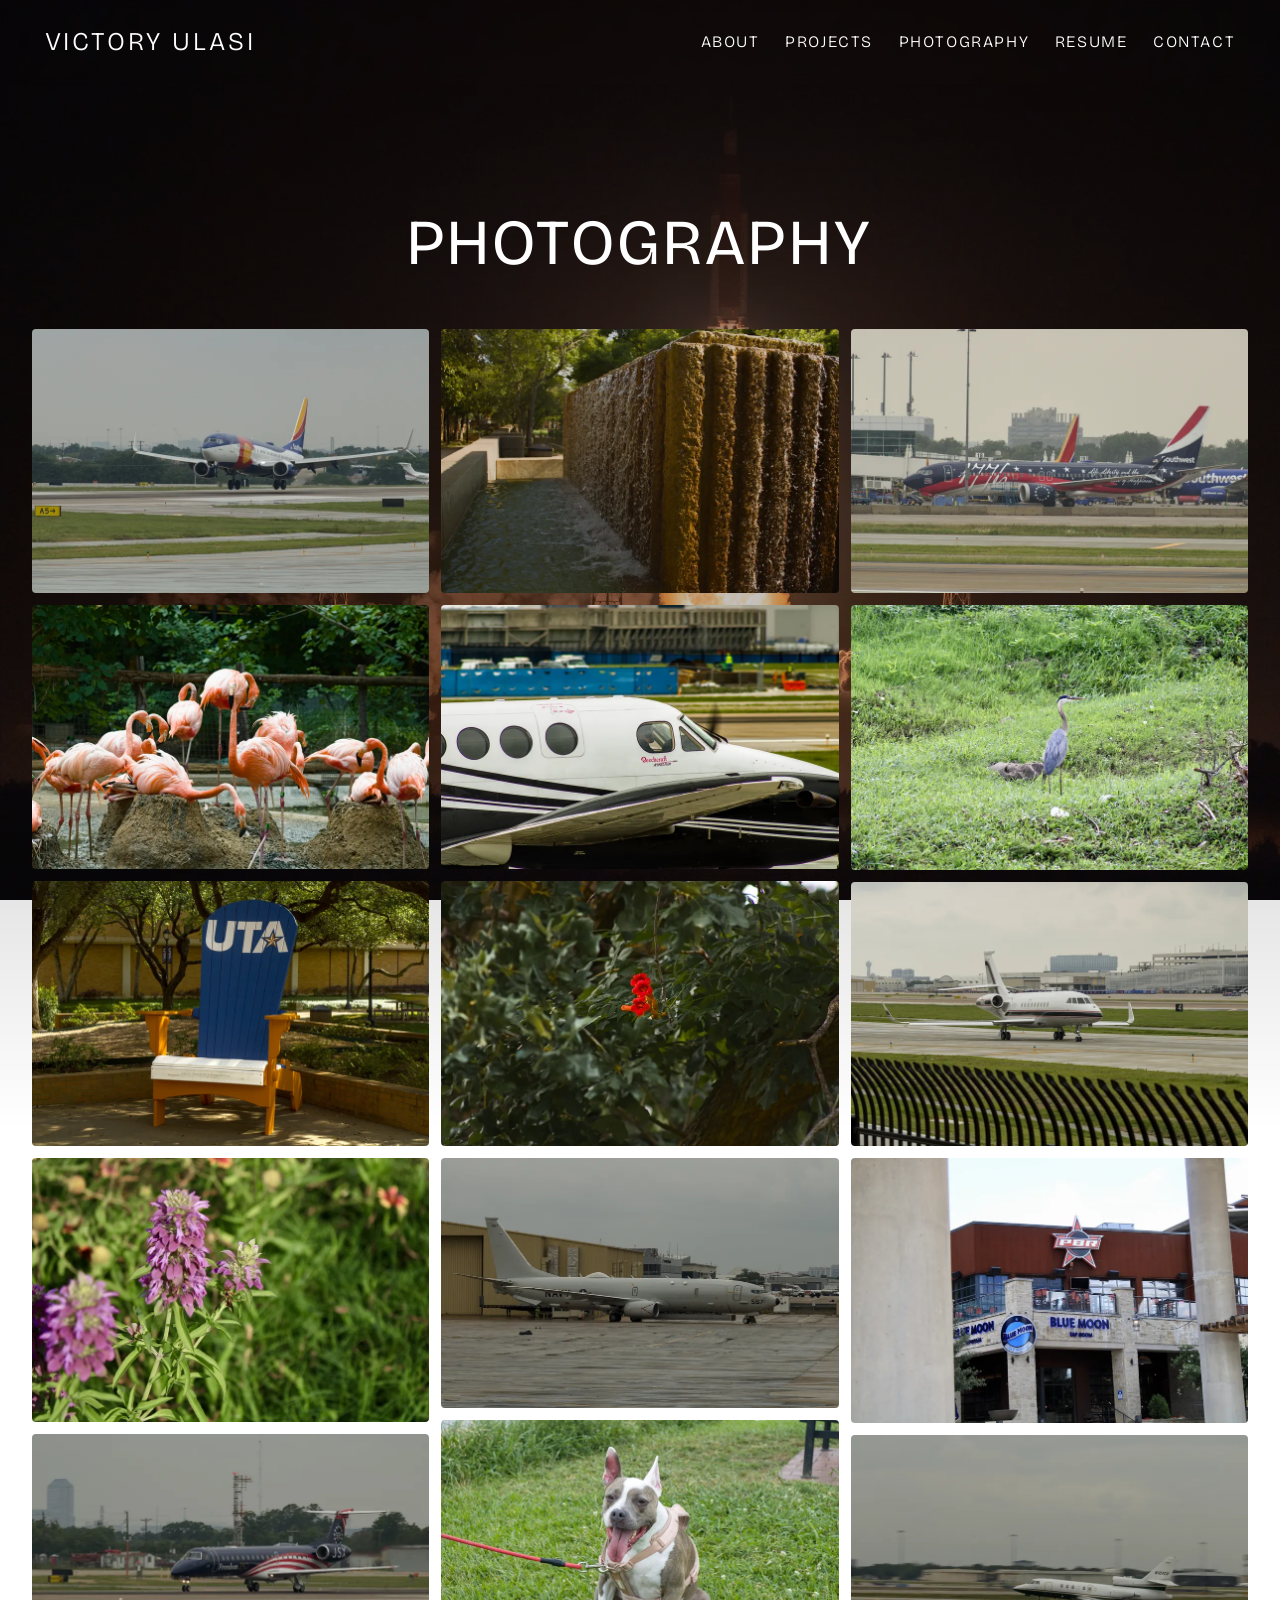
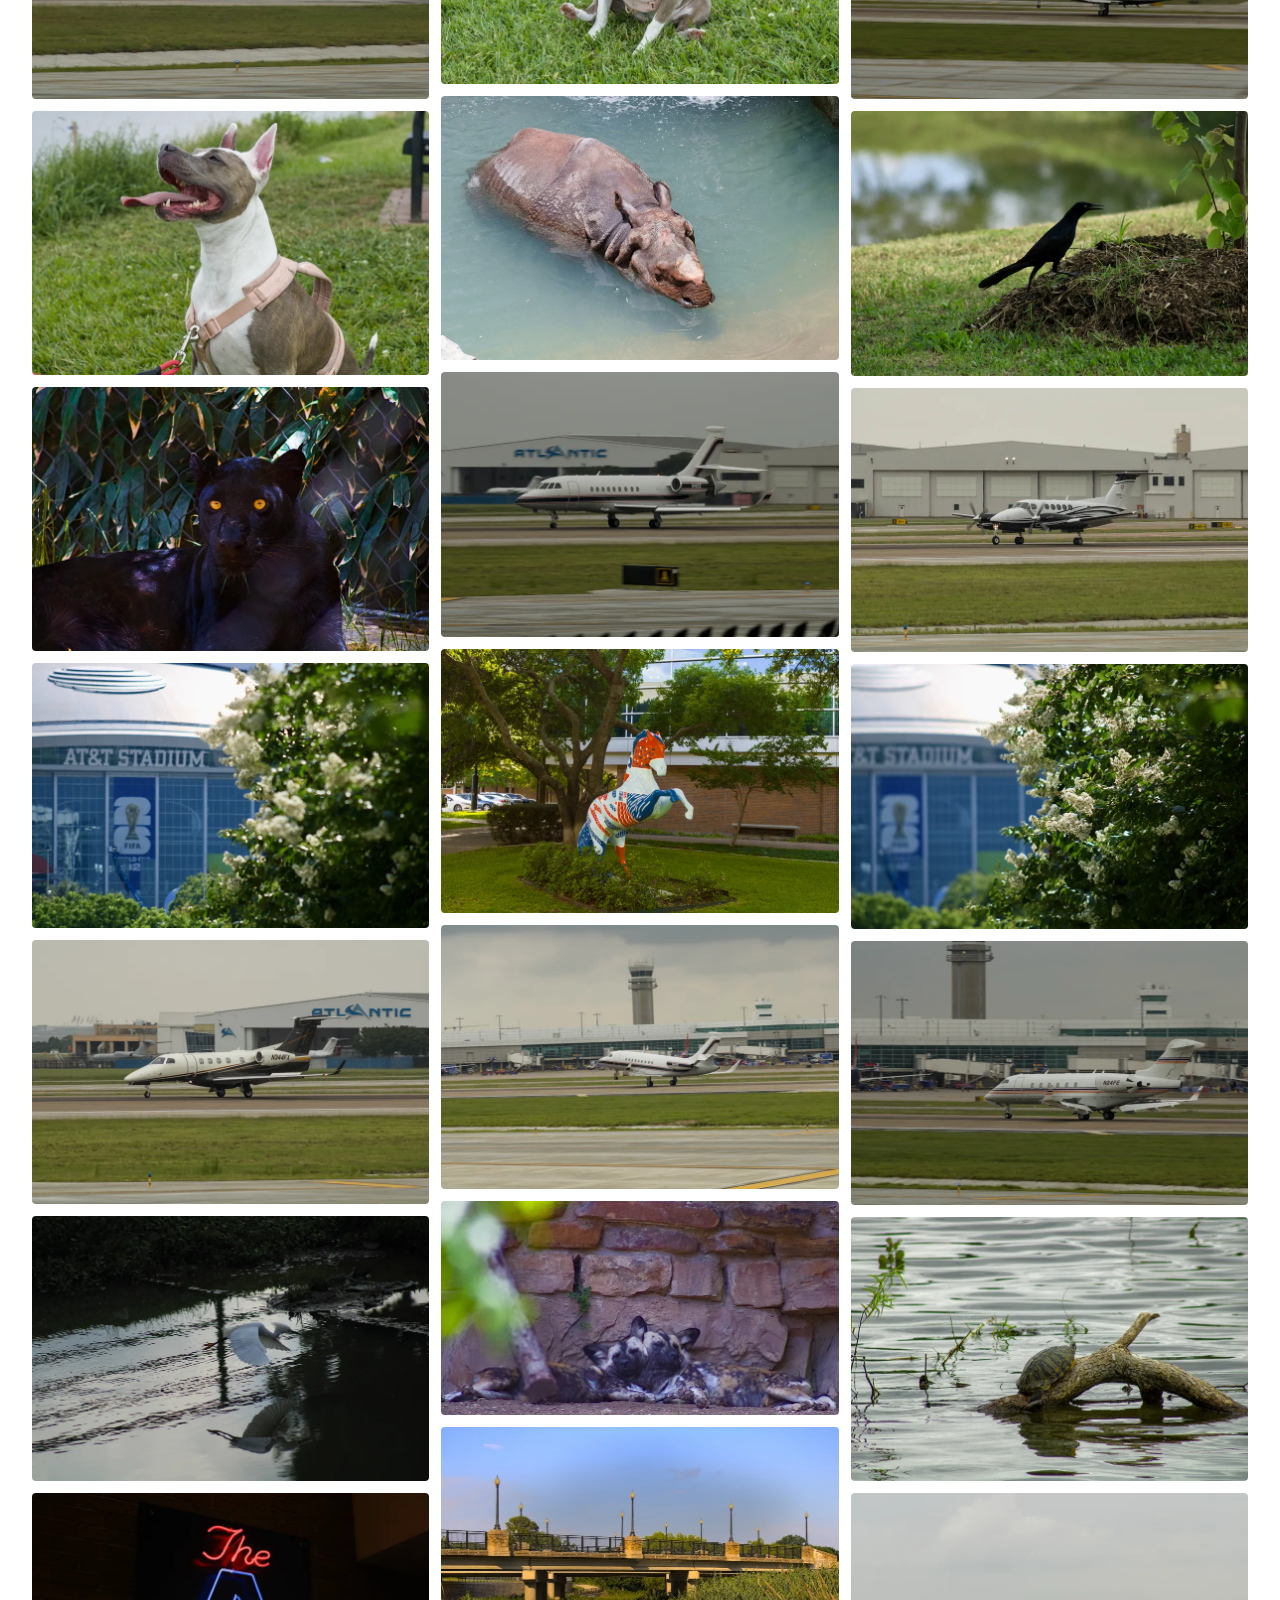
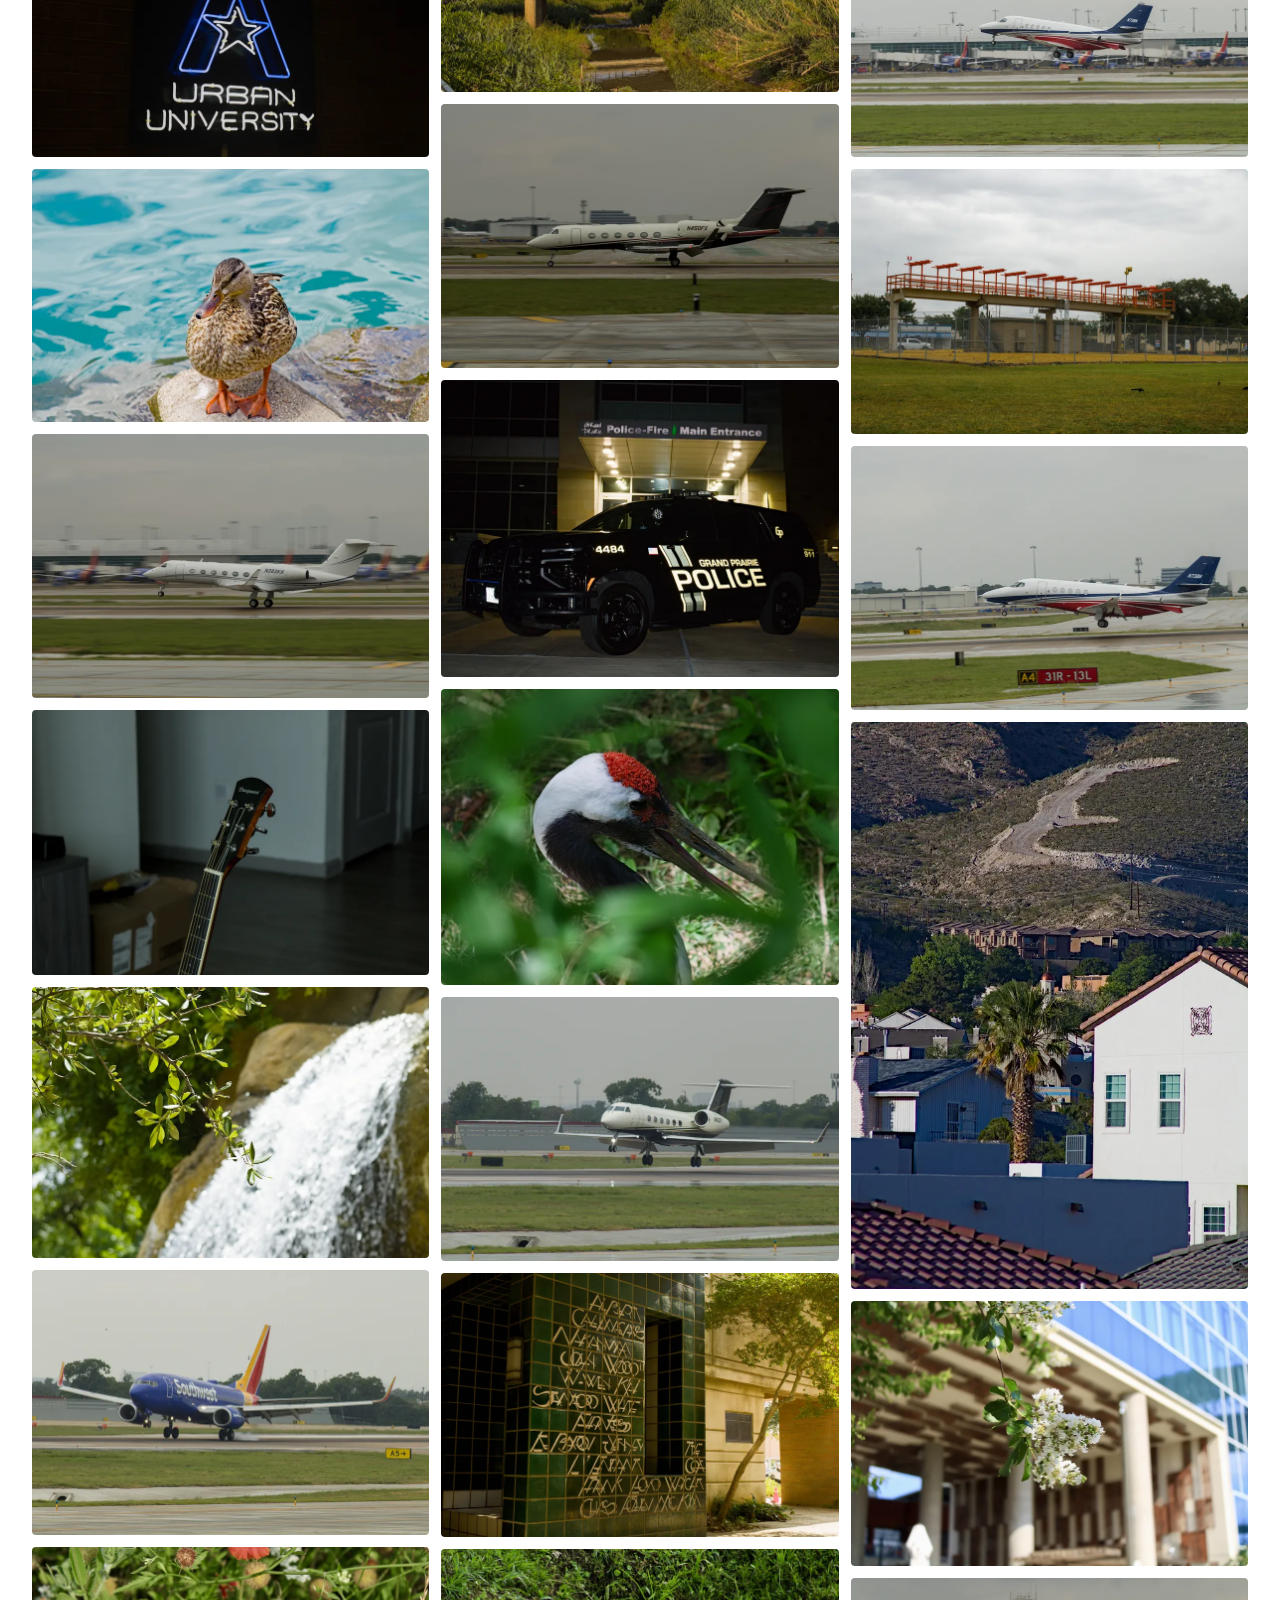
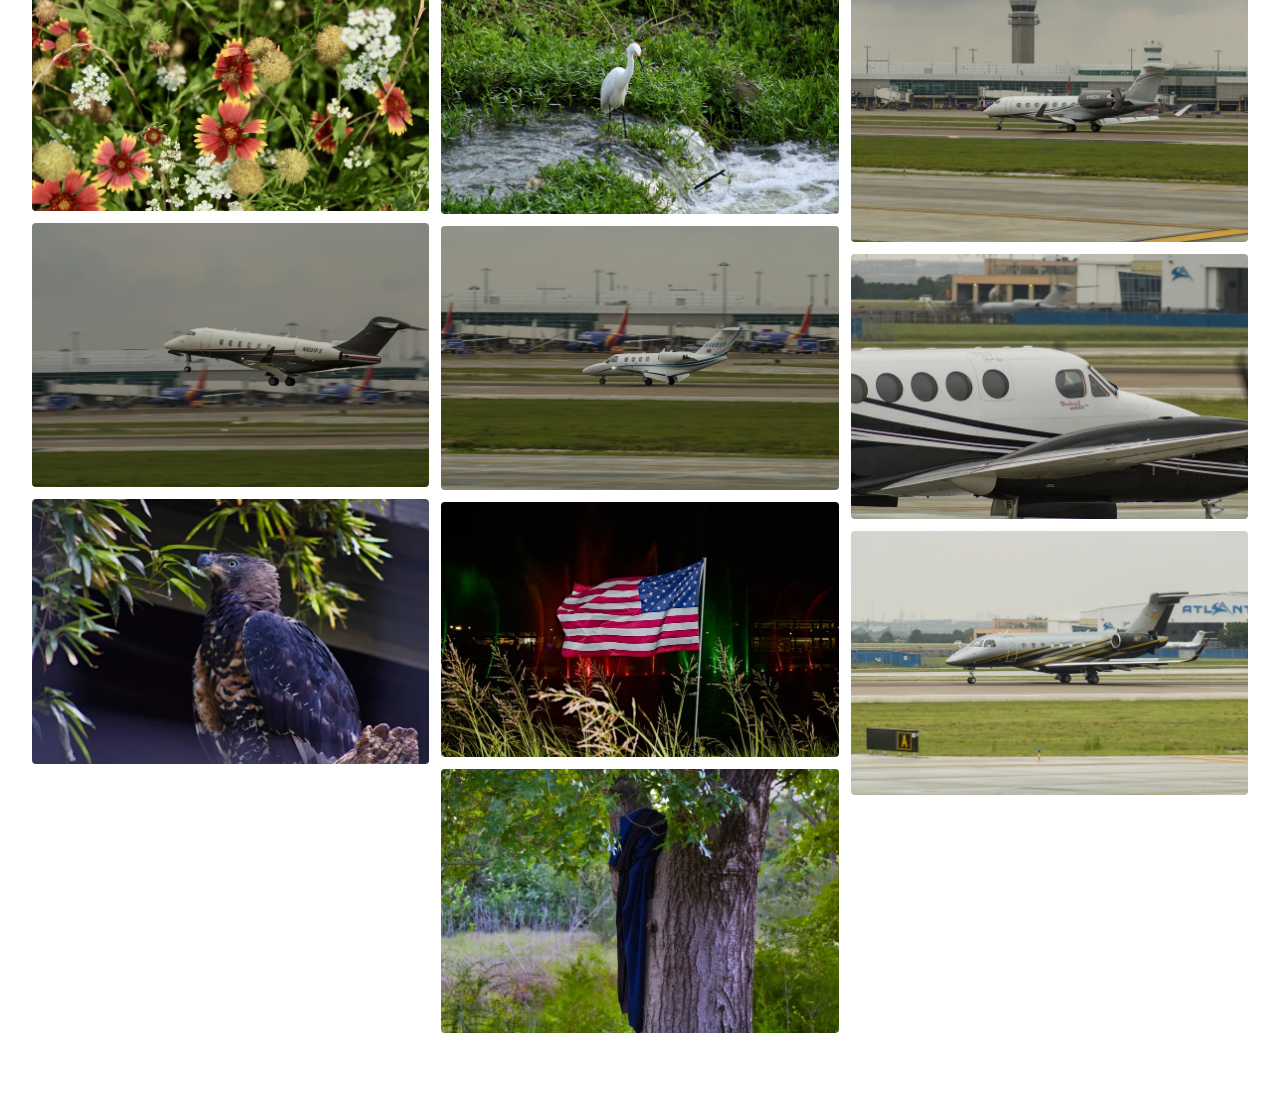
==== photography.html @ 7146589e "Add photography page, FAB nav, beam solver update, footer credit - New photography page (victoryulas" ====
<!doctype html>
<html lang="en">
  <head>
    <meta charset="UTF-8" />
    <meta name="viewport" content="width=device-width, initial-scale=1.0" />
    <title>Photography | Victory Ulasi</title>

    <!-- Styles -->
    <link rel="stylesheet" href="styles/general.css" />
    <link rel="stylesheet" href="styles/header.css" />
    <link rel="stylesheet" href="styles/sidebar.css" />
    <link rel="stylesheet" href="styles/photography.css" />

    <!-- Google Fonts -->
    <link rel="preconnect" href="https://fonts.googleapis.com" />
    <link rel="preconnect" href="https://fonts.gstatic.com" crossorigin />
    <link
      href="https://fonts.googleapis.com/css2?family=Bricolage+Grotesque:opsz,wght@12..96,200..800&family=Permanent+Marker&family=Roboto:ital,wght@0,100..900;1,100..900&family=Story+Script&display=swap"
      rel="stylesheet"
    />

    <!-- Material Icons -->
    <link
      rel="stylesheet"
      href="https://fonts.googleapis.com/css2?family=Material+Symbols+Outlined:opsz,wght,FILL,GRAD@20..48,100..700,0..1,-50..200&icon_names=arrow_back,chevron_left,chevron_right,close,menu"
    />
  </head>
  <body class="photo-page-body">
    <!-- Desktop Nav -->
    <nav class="headerBar">
      <ul>
        <li><a href="index.html">Victory Ulasi</a></li>
        <li class="hideonmobile"><a href="index.html#about-sect">About</a></li>
        <li class="hideonmobile"><a href="index.html#project-sect">Projects</a></li>
        <li class="hideonmobile"><a href="photography.html">Photography</a></li>
        <li class="hideonmobile">
          <a href="files/Victory Ulasi Resume.pdf" target="_blank">Resume</a>
        </li>
        <li class="hideonmobile"><a href="index.html#contact-sect">Contact</a></li>
        <li onclick="showSidebar()" class="menu-icon">
          <a href="#"><span class="material-symbols-outlined">menu</span></a>
        </li>
      </ul>
    </nav>

    <!-- Mobile Sidebar -->
    <nav class="sideBar">
      <ul>
        <li>
          <a class="sideBar-title" href="index.html">Victory Ulasi</a>
          <div onclick="hideSidebar()" class="close-btn">
            <span class="material-symbols-outlined">close</span>
          </div>
        </li>
        <li><a onclick="hideSidebar()" href="index.html#about-sect">About Me</a></li>
        <li><a onclick="hideSidebar()" href="index.html#project-sect">Projects</a></li>
        <li><a onclick="hideSidebar()" href="photography.html">Photography</a></li>
        <li>
          <a onclick="hideSidebar()" href="files/Victory Ulasi Resume.pdf" target="_blank">Resume</a>
        </li>
        <li><a onclick="hideSidebar()" href="index.html#contact-sect">Contact</a></li>
      </ul>
    </nav>

    <!-- Page Content -->
    <section class="photo-page">
      <div class="photo-page-header reveal">
        <h1 class="sectionTitle">Photography</h1>
      </div>
      <div class="photo-grid" id="photo-grid"></div>
    </section>

    <!-- Lightbox -->
    <div class="photo-lightbox" id="photo-lightbox" onclick="closeLightbox()">
      <button class="lightbox-close" onclick="closeLightbox(); event.stopPropagation()">
        <span class="material-symbols-outlined" style="font-size:2rem">close</span>
      </button>
      <button class="lightbox-btn lightbox-prev" onclick="lightboxPrev(); event.stopPropagation()">
        <span class="material-symbols-outlined" style="font-size:2.5rem">chevron_left</span>
      </button>
      <div class="lightbox-img-wrap" onclick="event.stopPropagation()">
        <img id="lightbox-img" src="" alt="" />
      </div>
      <button class="lightbox-btn lightbox-next" onclick="lightboxNext(); event.stopPropagation()">
        <span class="material-symbols-outlined" style="font-size:2.5rem">chevron_right</span>
      </button>
      <div class="lightbox-caption-bar" onclick="event.stopPropagation()">
        <span class="lightbox-caption-text" id="lightbox-caption-text"></span>
        <span class="lightbox-counter" id="lightbox-counter"></span>
      </div>
    </div>

    <!-- Floating Nav — desktop only, appears on scroll -->
    <div class="photo-fab-wrap" id="photo-fab-wrap">
      <div class="photo-fab-menu" id="photo-fab-menu">
        <a href="index.html" class="fab-link">Home</a>
        <a href="index.html#about-sect" class="fab-link">About</a>
        <a href="index.html#project-sect" class="fab-link">Projects</a>
        <span class="fab-link fab-current">Photography</span>
        <a href="files/Victory Ulasi Resume.pdf" target="_blank" class="fab-link">Resume</a>
        <a href="index.html#contact-sect" class="fab-link">Contact</a>
      </div>
      <button class="photo-fab" id="photo-fab" onclick="toggleFabMenu()">
        <span class="material-symbols-outlined" id="fab-icon">menu</span>
      </button>
    </div>

    <div id="page-transition"></div>
    <script src="Script/app.js"></script>
    <script src="Script/photography.js"></script>
  </body>
</html>
---- styles/general.css ----
/* ─── Page Transition Overlay ───────────────────────────── */
#page-transition {
  position: fixed;
  inset: 0;
  background: #000;
  z-index: 9999;
  pointer-events: none;
  transform: translateY(0);
  transition: transform 0.55s cubic-bezier(0.77, 0, 0.18, 1);
}

/* ─── Base ─────────────────────────────────────────────── */
html {
  scroll-behavior: smooth;
  scrollbar-width: none;
  overflow-x: hidden;
  overscroll-behavior-x: none;
}

html::-webkit-scrollbar {
  display: none; /* Chrome, Safari */
}

body {
  min-height: 100vh;
  margin: 0;
  padding: 0;
  font-family: "Bricolage Grotesque", sans-serif;
  color: white;
  overflow-x: hidden;
  overscroll-behavior-x: none;

  /* Fixed background image — stays in place while scrolling */
  background-image: url(../images/background_image.webp);
  background-repeat: no-repeat;
  background-position: center;
  background-size: cover;
  background-attachment: fixed;
}

/* ─── Sections ──────────────────────────────────────────── */

/* Shared styles — each section fills the full viewport */
.section-1,
.section-2,
.section-3,
.section-4 {
  position: relative;
  height: 100vh;
  width: 100%;
  background-color: rgba(0, 0, 0, 0.4);
  backdrop-filter: blur(5px);
}

/* ─── Section 1: Hero ───────────────────────────────────── */
.section-1 {
  height: calc(100vh - 5vh); /* slightly taller hero */
  display: flex;
  flex-direction: column;
  justify-content: space-between;
  padding: 0 2rem 8rem;
  box-sizing: border-box;
}

.hero-name {
  margin: 0;
  width: 100%;
  font-size: 13vw;
  font-weight: 500;
  text-transform: uppercase;
  letter-spacing: 0.04em;
  line-height: 0.8;
  text-align: center;
  user-select: none;
  pointer-events: none;
}

@keyframes slideInLeft {
  from {
    opacity: 0;
    transform: translateX(-40px);
  }
  to {
    opacity: 1;
    transform: translateX(0);
  }
}

.hero-taglines {
  display: flex;
  flex-direction: column;
  gap: 0.5rem;
  font-size: clamp(1rem, 1.8vw, 1.5rem);
  font-weight: 200;
  text-transform: uppercase;
  letter-spacing: 0.12em;
  line-height: 1.6;
  color: rgba(255, 255, 255, 0.75);
  padding-left: 1vw;
}

.hero-taglines span {
  opacity: 0;
}

/* Triggered by JS after page transition overlay finishes revealing */
.hero-taglines.animate span {
  animation: slideInLeft 0.6s ease forwards;
}

.hero-taglines.animate span:nth-child(1) { animation-delay: 0.3s; }
.hero-taglines.animate span:nth-child(2) { animation-delay: 0.55s; }
.hero-taglines.animate span:nth-child(3) { animation-delay: 0.8s; }

@media (max-width: 800px) {
  .section-1 {
    height: 100vh;
    padding-top: calc(10vh + 1.5rem); /* push content below fixed header */
  }

  .hero-name {
    font-size: 21vw; /* large enough that VICTORY fills the line, ULASI wraps */
    text-align: left;
    line-height: 1;
  }
}

/* ─── Section 2: About Me ───────────────────────────────── */
.section-2 {
  display: flex;
  flex-direction: row;
  justify-content: center;
  align-items: center;
  gap: 3rem;
}

.section-2 .sectionFilling {
  padding: 2rem;
}

.about-me {
  display: flex;
  flex-direction: column;
  align-items: center;
  max-width: 50vw;
  border-radius: 1rem;
  transition:
    background-color 1s,
    transform 0.3s ease;
}

.about-me:hover {
  background-color: rgba(0, 0, 0, 0.3);
  transform: scale(1.05);
}

/* ─── About Me: Photo Stack ─────────────────────────────── */
.photo-stack {
  position: relative;
  height: 68vh;
  width: min(380px, 48vw);
  flex-shrink: 0;
}

.photo-card {
  position: absolute;
  inset: 0;
  border-radius: 2rem;
  overflow: hidden;
  box-shadow: 0 8px 32px rgba(0, 0, 0, 0.5);
  transition:
    transform 0.45s cubic-bezier(0.4, 0, 0.2, 1),
    opacity 0.45s ease;
  will-change: transform;
}

.photo-card img {
  width: 100%;
  height: 100%;
  object-fit: cover;
  object-position: center 20%;
  pointer-events: none;
  user-select: none;
  display: block;
}

/* Stack positions — set by JS via data-pos */
.photo-card[data-pos="0"] {
  transform: translateY(0) translateX(0) scale(1) rotate(0deg);
  z-index: 4;
  opacity: 1;
}
.photo-card[data-pos="1"] {
  transform: translateY(12px) translateX(6px) scale(0.95) rotate(3deg);
  z-index: 3;
  opacity: 0.85;
}
.photo-card[data-pos="2"] {
  transform: translateY(22px) translateX(-5px) scale(0.9) rotate(-2.5deg);
  z-index: 2;
  opacity: 0.65;
}
.photo-card[data-pos="3"] {
  transform: translateY(30px) translateX(4px) scale(0.85) rotate(1.8deg);
  z-index: 1;
  opacity: 0.45;
}

/* Swipe-off animations — alternate left/right */
.photo-card.swipe-right,
.photo-card.swipe-left {
  opacity: 0 !important;
  z-index: 10 !important;
  transition:
    transform 0.42s cubic-bezier(0.4, 0, 0.8, 0.6),
    opacity 0.3s ease !important;
}

.photo-card.swipe-right {
  transform: translateX(150%) rotate(28deg) !important;
}
.photo-card.swipe-left {
  transform: translateX(-150%) rotate(-28deg) !important;
}

/* ─── Section 3: Projects ───────────────────────────────── */
.section-3 {
  display: flex;
  flex-direction: column;
  justify-content: center;
  align-items: center;
}

/* ─── Projects Carousel ─────────────────────────────────── */
.projects-header {
  display: flex;
  flex-direction: row;
  align-items: center;
  width: 90%;
  padding-left: 1.5rem;
  box-sizing: border-box;
  margin-bottom: 2rem;
}

.projects-header .sectionTitle {
  margin-right: auto;
  padding-bottom: 0;
}

/* The window */
.carousel-outer {
  width: 90%;
  padding: 1.5rem 0 1.5rem 1.5rem;
  overflow-x: scroll;
  scrollbar-width: none;
  cursor: grab;
  user-select: none;
}

.carousel-outer::-webkit-scrollbar {
  display: none;
}

.carousel-outer.dragging {
  cursor: grabbing;
  scroll-behavior: auto;
}

/* The sliding strip */
.carousel-track {
  display: flex;
  flex-direction: row;
  gap: 1.5rem;
}

/* Individual cards */
.project-card {
  display: flex;
  flex-direction: column;
  flex-shrink: 0;
  width: clamp(300px, 80vw, 573px);
  min-width: unset;
  max-width: unset;
  border: 1px solid rgba(255, 255, 255, 0.2);
  border-radius: 1.5rem;
  overflow: hidden;
  transition: transform 0.3s ease;
  position: relative;
}

.project-card:hover {
  cursor: pointer;
  transform: scale(1.01);
}

.card-status {
  position: absolute;
  top: 0.75rem;
  right: 0.75rem;
  padding: 0.25rem 0.7rem;
  border-radius: 2rem;
  font-size: 0.65rem;
  font-weight: 600;
  text-transform: uppercase;
  letter-spacing: 0.08em;
  z-index: 1;
}

.card-status.done     { background: rgba(34, 197, 94, 0.9);  color: #fff; }
.card-status.wip      { background: rgba(234, 179, 8, 0.9);  color: #fff; }
.card-status.shelved  { background: rgba(239, 68, 68, 0.9);  color: #fff; }

.card-img {
  width: 100%;
  height: 40vh;
  object-fit: cover;
}

.card-body {
  padding: 1rem;
}

.card-title {
  margin: 0 0 0.5rem;
  font-size: clamp(0.875rem, 1.5vw, 1.25rem);
  font-weight: 500;
}

.card-desc {
  margin: 0 0 1rem;
  font-size: clamp(0.6rem, 1.2vw, 0.875rem);
  font-weight: 200;
  line-height: 1.5;
}

.card-links {
  display: flex;
  gap: 0.75rem;
}

.card-links a {
  font-size: 0.75rem;
  padding: 0.4rem 0.875rem;
  border-radius: 2rem;
  border: 1px solid rgba(255, 255, 255, 0.4);
  color: white;
  text-decoration: none;
  text-transform: uppercase;
  letter-spacing: 0.05em;
  transition: background 0.3s ease;
}

.card-links a:hover {
  background: rgba(255, 255, 255, 0.15);
}

/* ─── Section 4: Contact ───────────────────────────────── */
.section-4 {
  display: flex;
  flex-direction: column;
  justify-content: center;
  align-items: center;
  gap: 3rem;
  min-height: 100vh;
  height: auto;
  padding: 4rem 2rem;
  box-sizing: border-box;
}

.contact-header {
  display: flex;
  flex-direction: column;
  justify-content: center;
  align-items: center;
}

/* Two-column layout: form left, socials right */
.contact-body {
  display: flex;
  flex-direction: row;
  gap: 4rem;
  width: 90%;
  max-width: 960px;
  align-items: flex-start;
}

/* ─── Contact Form ─── */
.contact-form {
  flex: 1;
  display: flex;
  flex-direction: column;
  gap: 0.875rem;
}

.contact-form input,
.contact-form textarea {
  width: 100%;
  padding: 0.8rem 1rem;
  border: 1px solid rgba(255, 255, 255, 0.2);
  border-radius: 0.75rem;
  background: rgba(255, 255, 255, 0.05);
  color: white;
  font-family: "Bricolage Grotesque", sans-serif;
  font-size: clamp(0.8rem, 1.2vw, 0.95rem);
  font-weight: 200;
  box-sizing: border-box;
  outline: none;
  transition: border-color 0.2s ease, background 0.2s ease;
}

.contact-form input::placeholder,
.contact-form textarea::placeholder {
  color: rgba(255, 255, 255, 0.35);
}

.contact-form input:focus,
.contact-form textarea:focus {
  border-color: rgba(255, 255, 255, 0.45);
  background: rgba(255, 255, 255, 0.08);
}

.contact-form textarea {
  resize: vertical;
  min-height: 130px;
}

.contact-form button[type="submit"] {
  align-self: flex-start;
  padding: 0.7rem 2rem;
  border: 1px solid rgba(255, 255, 255, 0.4);
  border-radius: 2rem;
  background: transparent;
  color: white;
  font-family: "Bricolage Grotesque", sans-serif;
  font-size: 0.8rem;
  font-weight: 300;
  text-transform: uppercase;
  letter-spacing: 0.1em;
  cursor: pointer;
  transition: background 0.3s ease, transform 0.2s ease;
}

.contact-form button[type="submit"]:hover {
  background: rgba(255, 255, 255, 0.15);
  transform: scale(1.03);
}

.contact-form button[type="submit"]:disabled {
  opacity: 0.5;
  cursor: not-allowed;
  transform: none;
}

.form-status {
  font-size: 0.82rem;
  font-weight: 200;
  min-height: 1.2em;
  letter-spacing: 0.02em;
}

.form-status.success { color: rgba(110, 240, 160, 0.9); }
.form-status.error   { color: rgba(255, 110, 110, 0.9); }

/* ─── Contact Socials ─── */
.contact-socials {
  display: flex;
  flex-direction: column;
  gap: 1.25rem;
  flex-shrink: 0;
  width: clamp(200px, 30%, 300px);
}

.contact-item {
  display: flex;
  text-decoration: none;
  color: white;
  transition: transform 0.3s ease;
}

.contact-item:hover {
  transform: scale(1.05);
  transition-delay: 0s;
}

.contact-inner {
  display: flex;
  flex-direction: row;
  align-items: center;
  gap: 1rem;
  width: 100%;
}

.contact-icon {
  width: 3rem;
  height: 3rem;
  object-fit: contain;
  flex-shrink: 0;
}

.contact-item span {
  font-size: clamp(0.9rem, 1.5vw, 1.2rem);
  font-weight: 200;
  letter-spacing: 0.08em;
  text-transform: uppercase;
}

/* ─── Typography ────────────────────────────────────────── */

/* Section headings — scale with viewport, capped at 60pt */
.sectionTitle {
  margin: 0;
  font-size: clamp(2rem, 5vw, 65pt);
  font-weight: 400;
  text-transform: uppercase;
  letter-spacing: 0.05em;
}

/* Body text — scales with viewport */
.sectionFilling {
  margin: 0;
  font-size: clamp(0.8rem, 2vw, 20pt);
  font-weight: 200;
}

/* ─── Mobile Breakpoint ─────────────────────────────────── */
@media (max-width: 800px) {
  /* Stack image and text vertically, let content breathe */
  .section-2 {
    flex-direction: column;
    gap: 2rem;
    height: auto;
    min-height: 100vh;
    padding: calc(8vh + 2rem) 1.5rem 3rem;
    box-sizing: border-box;
    justify-content: flex-start;
  }

  /* Full width text box on mobile */
  .about-me {
    width: 90vw;
    max-width: unset;
  }

  .about-me .sectionFilling {
    font-size: clamp(0.9rem, 3.5vw, 1.1rem);
  }

  /* Photo stack on mobile */
  .photo-stack {
    margin-top: 0;
    width: min(62vw, 260px);
    height: min(83vw, 350px);
    align-self: center;
  }

  .photo-card {
    border-radius: 1.25rem;
  }

  .about-me {
    min-width: 90vw;
  }

  /* Contact: stack form and socials vertically on mobile */
  .contact-body {
    flex-direction: column;
    gap: 2.5rem;
    width: 90%;
    align-items: stretch;
  }

  .contact-form {
    width: 100%;
  }

  /* Full-width submit button on mobile */
  .contact-form button[type="submit"] {
    align-self: stretch;
    text-align: center;
  }

  /* 2×2 grid for socials */
  .contact-socials {
    width: 100%;
    display: grid;
    grid-template-columns: 1fr 1fr;
    gap: 1.25rem;
  }

  /* Center icon + label stacked in each grid cell */
  .contact-item {
    justify-content: center;
  }

  .contact-inner {
    flex-direction: column;
    align-items: center;
    gap: 0.4rem;
    text-align: center;
  }

  .contact-item span {
    font-size: 0.75rem;
    letter-spacing: 0.06em;
  }

}

/* Full width sidebar on small phones — show site name again */
@media (max-width: 600px) {
  .sideBar {
    width: 100vw;
  }

  .sideBar-title {
    visibility: visible;
  }
}

/* ─── Scroll Reveal Animations ──────────────────────────── */
.reveal,
.reveal-left,
.reveal-right {
  opacity: 0;
  transition:
    opacity 0.5s ease,
    transform 0.5s ease;
}

.reveal {
  transform: translateY(45px);
}
.reveal-left {
  transform: translateX(-70px);
}
.reveal-right {
  transform: translateX(70px);
}

.reveal.visible,
.reveal-left.visible,
.reveal-right.visible {
  opacity: 1;
  transform: none;
}

/* Re-declare hover transforms after reveal rules so they aren't overridden */
.contact-item:hover {
  transform: scale(1.05);
  transition-delay: 0s;
}

.about-me:hover {
  transform: scale(1.05);
}

.about-me-img:hover {
  transform: scale(1.05);
}

/* ─── Floating Nav Button (all pages, desktop only) ─────── */
.photo-fab-wrap {
  position: fixed;
  bottom: 2rem;
  left: 2rem;
  z-index: 500;
  display: flex;
  flex-direction: column-reverse;
  align-items: flex-start;
  gap: 0.5rem;
  opacity: 0;
  pointer-events: none;
  transform: translateY(8px);
  transition: opacity 0.3s ease, transform 0.3s ease;
}

.photo-fab-wrap.visible {
  opacity: 1;
  pointer-events: all;
  transform: translateY(0);
}

.photo-fab {
  width: 48px;
  height: 48px;
  border-radius: 50%;
  background: rgba(0, 0, 0, 0.65);
  backdrop-filter: blur(12px);
  border: 1px solid rgba(255, 255, 255, 0.2);
  color: white;
  cursor: pointer;
  display: flex;
  align-items: center;
  justify-content: center;
  transition: background 0.2s ease, transform 0.2s ease;
  flex-shrink: 0;
}

.photo-fab:hover {
  background: rgba(255, 255, 255, 0.15);
  transform: scale(1.08);
}

.photo-fab-menu {
  display: flex;
  flex-direction: column;
  gap: 0.35rem;
  opacity: 0;
  pointer-events: none;
  transform: translateY(8px);
  transition: opacity 0.25s ease, transform 0.25s ease;
}

.photo-fab-menu.open {
  opacity: 1;
  pointer-events: all;
  transform: translateY(0);
}

.fab-link {
  display: block;
  padding: 0.4rem 1rem;
  background: rgba(0, 0, 0, 0.72);
  backdrop-filter: blur(12px);
  border: 1px solid rgba(255, 255, 255, 0.12);
  border-radius: 2rem;
  color: white;
  text-decoration: none;
  font-size: 0.72rem;
  font-family: "Bricolage Grotesque", sans-serif;
  text-transform: uppercase;
  letter-spacing: 0.1em;
  font-weight: 300;
  white-space: nowrap;
  transition: background 0.2s ease;
  cursor: pointer;
}

.fab-link:hover {
  background: rgba(255, 255, 255, 0.15);
}

.fab-current {
  opacity: 0.35;
  pointer-events: none;
}

@media (max-width: 800px) {
  .photo-fab-wrap {
    display: none;
  }
}

/* ─── Footer ────────────────────────────────────────────── */
.site-footer {
  background-color: rgba(0, 0, 0, 0.75);
  backdrop-filter: blur(5px);
  padding: 3rem 2rem 2rem;
}

.footer-inner {
  max-width: 1100px;
  margin: 0 auto;
  display: flex;
  flex-direction: column;
  gap: 2rem;
}

.footer-top {
  display: flex;
  flex-direction: row;
  justify-content: space-between;
  align-items: flex-start;
  gap: 2rem;
  flex-wrap: wrap;
}

.footer-brand {
  display: flex;
  flex-direction: column;
  gap: 0.4rem;
}

.footer-name {
  font-size: 1.1rem;
  font-weight: 500;
  letter-spacing: 0.05em;
  text-transform: uppercase;
}

.footer-tagline {
  font-size: 0.8rem;
  font-weight: 200;
  color: rgba(255, 255, 255, 0.5);
}

.footer-nav,
.footer-social {
  display: flex;
  flex-direction: column;
  gap: 0.6rem;
}

.footer-col-label {
  font-size: 0.7rem;
  font-weight: 500;
  text-transform: uppercase;
  letter-spacing: 0.12em;
  color: rgba(255, 255, 255, 0.35);
  margin-bottom: 0.25rem;
}

.footer-nav a,
.footer-social a {
  color: rgba(255, 255, 255, 0.65);
  text-decoration: none;
  font-size: 0.85rem;
  font-weight: 200;
  letter-spacing: 0.04em;
  transition: color 0.2s ease;
}

.footer-nav a:hover,
.footer-social a:hover {
  color: white;
}

.footer-bottom {
  display: flex;
  flex-direction: row;
  justify-content: space-between;
  align-items: center;
  flex-wrap: wrap;
  gap: 0.5rem;
  padding-top: 1.5rem;
  border-top: 1px solid rgba(255, 255, 255, 0.08);
  font-size: 0.75rem;
  font-weight: 200;
  color: rgba(255, 255, 255, 0.4);
}

@media (max-width: 600px) {
  /* Brand spans full width on top, nav + social in two columns below */
  .footer-top {
    display: grid;
    grid-template-columns: 1fr 1fr;
    grid-template-areas:
      "brand brand"
      "nav   social";
    gap: 1.75rem 2rem;
  }

  .footer-brand        { grid-area: brand; }
  .footer-top > nav    { grid-area: nav; }
  .footer-top > .footer-social { grid-area: social; }

  .footer-bottom {
    flex-direction: column;
    align-items: flex-start;
  }
}
---- styles/header.css ----
/* ─── Desktop Nav ───────────────────────────────────────── */
.headerBar {
  position: static;
  width: 100%;
  box-sizing: border-box;
  font-size: clamp(0.75rem, 1.5vw, 1rem);
  font-weight: 300;
  background-color: rgba(0, 0, 0, 0.4);
  backdrop-filter: blur(5px);
  padding-top: 0.75rem;
}

.headerBar > ul {
  width: 100%;
  height: 8vh;
  margin: 0;
  padding: 0 2rem;
  box-sizing: border-box;
  list-style: none;
  display: flex;
  justify-content: flex-end; /* push links to the right */
  align-items: center;
}

.headerBar a {
  height: 100%;
  padding: 0 1vw 1vw;
  text-decoration: none;
  display: flex;
  align-items: center;
  text-transform: uppercase;
  letter-spacing: 0.1em;
  cursor: pointer;
  color: white;
  transition: 0.3s ease;
}

.headerBar li:not(:first-child) a:hover {
  transform: scale(1.2);
}

/* Site name — pushed to the left with auto margin */
.headerBar li:first-child {
  margin-right: auto;
  font-weight: 300;
  font-size: clamp(1.25rem, 2vw, 1.75rem);
  letter-spacing: 0;
  white-space: nowrap;
}

/* Hamburger icon — hidden on desktop */
.menu-icon {
  display: none;
}

/* ─── Underline Hover Animation ─────────────────────────── */
.headerBar * {
  position: relative;
}

.headerBar *::after {
  content: "";
  display: block;
  position: absolute;
  bottom: 0;
  left: 50%;
  width: 0;
  height: 2px;
  background: #fff;
  transition:
    width 0.3s ease,
    left 0.3s ease;
}

.headerBar a:hover::after {
  width: 100%;
  left: 0;
}


/* ─── Mobile Breakpoint ─────────────────────────────────── */
@media (max-width: 800px) {
  /* Hide nav links, show hamburger instead */
  .hideonmobile {
    display: none;
  }
  .menu-icon {
    display: flex;
  }

  /* Fix header on mobile/tablet so hamburger stays accessible while scrolling */
  .headerBar {
    position: fixed;
    top: 0;
    z-index: 400;
    background-color: rgba(0, 0, 0, 0.4);
    backdrop-filter: blur(10px);
  }
}
---- styles/sidebar.css ----
/* ─── Sidebar Container ─────────────────────────────────── */
.sideBar {
  position: fixed;
  top: 0;
  right: 0;
  height: 100vh;
  width: 45vw;
  font-size: clamp(1.25rem, 2.5vw, 2rem);
  background-color: rgba(0, 0, 0, 0.055);
  backdrop-filter: blur(10px);
  z-index: 999;
  display: none; /* shown via JS when hamburger is clicked */
}

/* ─── Nav Links List ────────────────────────────────────── */
.sideBar ul {
  width: 100%;
  height: 100%;
  margin: 0;
  padding: 0;
  list-style: none;
  display: flex;
  flex-direction: column;
  justify-content: center;
  align-items: center;
  gap: 5vh;
}

.sideBar a {
  width: 100%;
  padding: 0 0 1vw;
  text-decoration: none;
  text-transform: uppercase;
  letter-spacing: 0.1em;
  font-weight: 300;
  color: white;
}

/* ─── Top Row: Site Name + Close Button ─────────────────── */
.sideBar li:first-child {
  position: absolute;
  top: 0;
  right: 0;
  display: flex;
  flex-direction: row;
  justify-content: space-between;
  align-items: center;
  height: 8vh;
  width: 100%;
  box-sizing: border-box;
  padding-left: 2rem;
  padding-right: 2rem;
  font-weight: 300;
  letter-spacing: 0;
  font-size: clamp(1.25rem, 2vw, 1.75rem);
}

.sideBar span {
  display: flex;
  justify-content: flex-start;
}

/* ─── Close Button ──────────────────────────────────────── */
.close-btn {
  position: relative;
  cursor: pointer;
}

/* Underline animation on close button */
.close-btn::after {
  content: "";
  display: block;
  position: absolute;
  bottom: 0;
  left: 50%;
  width: 0;
  height: 2px;
  background: #fff;
  transition:
    width 0.3s ease,
    left 0.3s ease;
}

.close-btn:hover::after {
  width: 100%;
  left: 0;
}

/* ─── Underline Animation (nav links only) ──────────────── */
.sideBar * {
  position: relative;
}

.sideBar *::after {
  content: "";
  display: block;
  position: absolute;
  bottom: 0;
  left: 50%;
  width: 0;
  height: 2px;
  background: #fff;
  transition:
    width 0.3s ease,
    left 0.3s ease;
}

.sideBar a:hover::after {
  width: 100%;
  left: 0;
}

/* Disable underline on top row links (Victory Ulasi name) */
.sideBar li:first-child a:hover::after {
  width: 0;
}

/* ─── Responsive ────────────────────────────────────────── */

/* Hide site name between 600–800px (sidebar is partial width) */
@media (max-width: 800px) {
  .sideBar-title {
    visibility: hidden;
  }
}

/* Full width sidebar on small phones — show site name again */
@media (max-width: 600px) {
  .sideBar {
    width: 100vw;
  }

  .sideBar-title {
    visibility: visible;
  }
}
---- styles/photography.css ----
/* ─── Photography Page ───────────────────────────────────── */
.photo-page {
  min-height: 100vh;
  padding: calc(8vh + 3rem) 2rem 4rem;
  box-sizing: border-box;
}

.photo-page-header {
  text-align: center;
  margin-bottom: 3rem;
}

/* ─── Masonry Grid ───────────────────────────────────────── */
.photo-grid {
  columns: 3 280px;
  column-gap: 0.75rem;
}

.photo-grid-item {
  break-inside: avoid;
  margin-bottom: 0.75rem;
  cursor: pointer;
  overflow: hidden;
  border-radius: 4px;
  position: relative;
}

.photo-grid-item img {
  width: 100%;
  display: block;
  transition: transform 0.4s ease, filter 0.4s ease;
}

.photo-grid-item:hover img {
  transform: scale(1.03);
  filter: brightness(0.6);
}

/* Caption overlay — slides up from bottom on hover */
.photo-caption {
  position: absolute;
  bottom: 0;
  left: 0;
  right: 0;
  background: linear-gradient(transparent, rgba(0, 0, 0, 0.82));
  color: white;
  padding: 1.5rem 0.75rem 0.6rem;
  font-size: 0.72rem;
  line-height: 1.5;
  letter-spacing: 0.03em;
  transform: translateY(100%);
  transition: transform 0.35s ease;
}

.photo-grid-item:hover .photo-caption {
  transform: translateY(0);
}

/* ─── Lightbox ───────────────────────────────────────────── */
.photo-lightbox {
  position: fixed;
  inset: 0;
  background: rgba(0, 0, 0, 0.92);
  z-index: 8000;
  display: flex;
  align-items: center;
  justify-content: center;
  opacity: 0;
  pointer-events: none;
  transition: opacity 0.3s ease;
}

.photo-lightbox.open {
  opacity: 1;
  pointer-events: all;
}

.lightbox-img-wrap {
  position: relative;
  max-width: 90vw;
  max-height: 90vh;
  display: flex;
  align-items: center;
  justify-content: center;
}

.lightbox-img-wrap img {
  max-width: 90vw;
  max-height: 90vh;
  object-fit: contain;
  border-radius: 4px;
  display: block;
}

.lightbox-close {
  position: fixed;
  top: 1.25rem;
  right: 1.5rem;
  background: none;
  border: none;
  color: white;
  cursor: pointer;
  padding: 0.25rem;
  display: flex;
  align-items: center;
  opacity: 0.8;
  transition: opacity 0.2s;
}

.lightbox-close:hover {
  opacity: 1;
}

.lightbox-btn {
  position: fixed;
  top: 50%;
  transform: translateY(-50%);
  background: none;
  border: none;
  color: white;
  cursor: pointer;
  padding: 1rem 0.75rem;
  display: flex;
  align-items: center;
  opacity: 0.7;
  transition: opacity 0.2s;
}

.lightbox-btn:hover {
  opacity: 1;
}

.lightbox-prev { left: 1rem; }
.lightbox-next { right: 1rem; }

.lightbox-caption-bar {
  position: fixed;
  bottom: 0;
  left: 0;
  right: 0;
  background: rgba(0, 0, 0, 0.72);
  backdrop-filter: blur(6px);
  color: white;
  display: flex;
  align-items: center;
  justify-content: space-between;
  padding: 0.85rem 4rem;
  gap: 1rem;
  min-height: 3.5rem;
  box-sizing: border-box;
}

.lightbox-caption-text {
  font-size: 0.85rem;
  line-height: 1.5;
  letter-spacing: 0.03em;
  opacity: 0.9;
  flex: 1;
}

.lightbox-counter {
  font-size: 0.75rem;
  letter-spacing: 0.1em;
  color: rgba(255, 255, 255, 0.5);
  white-space: nowrap;
}

/* ─── Gradient blend under the nav ──────────────────────── */
/* Matches the header's dark tone so there's no hard edge */
.photo-page {
  background: linear-gradient(to bottom, rgba(0, 0, 0, 0.45) 0%, transparent 18%);
}

/* ─── Responsive ─────────────────────────────────────────── */
@media (max-width: 600px) {
  .photo-grid {
    columns: 2 140px;
    column-gap: 0.5rem;
  }

  .photo-grid-item {
    margin-bottom: 0.5rem;
  }

  .lightbox-btn {
    padding: 0.5rem 0.25rem;
  }
}
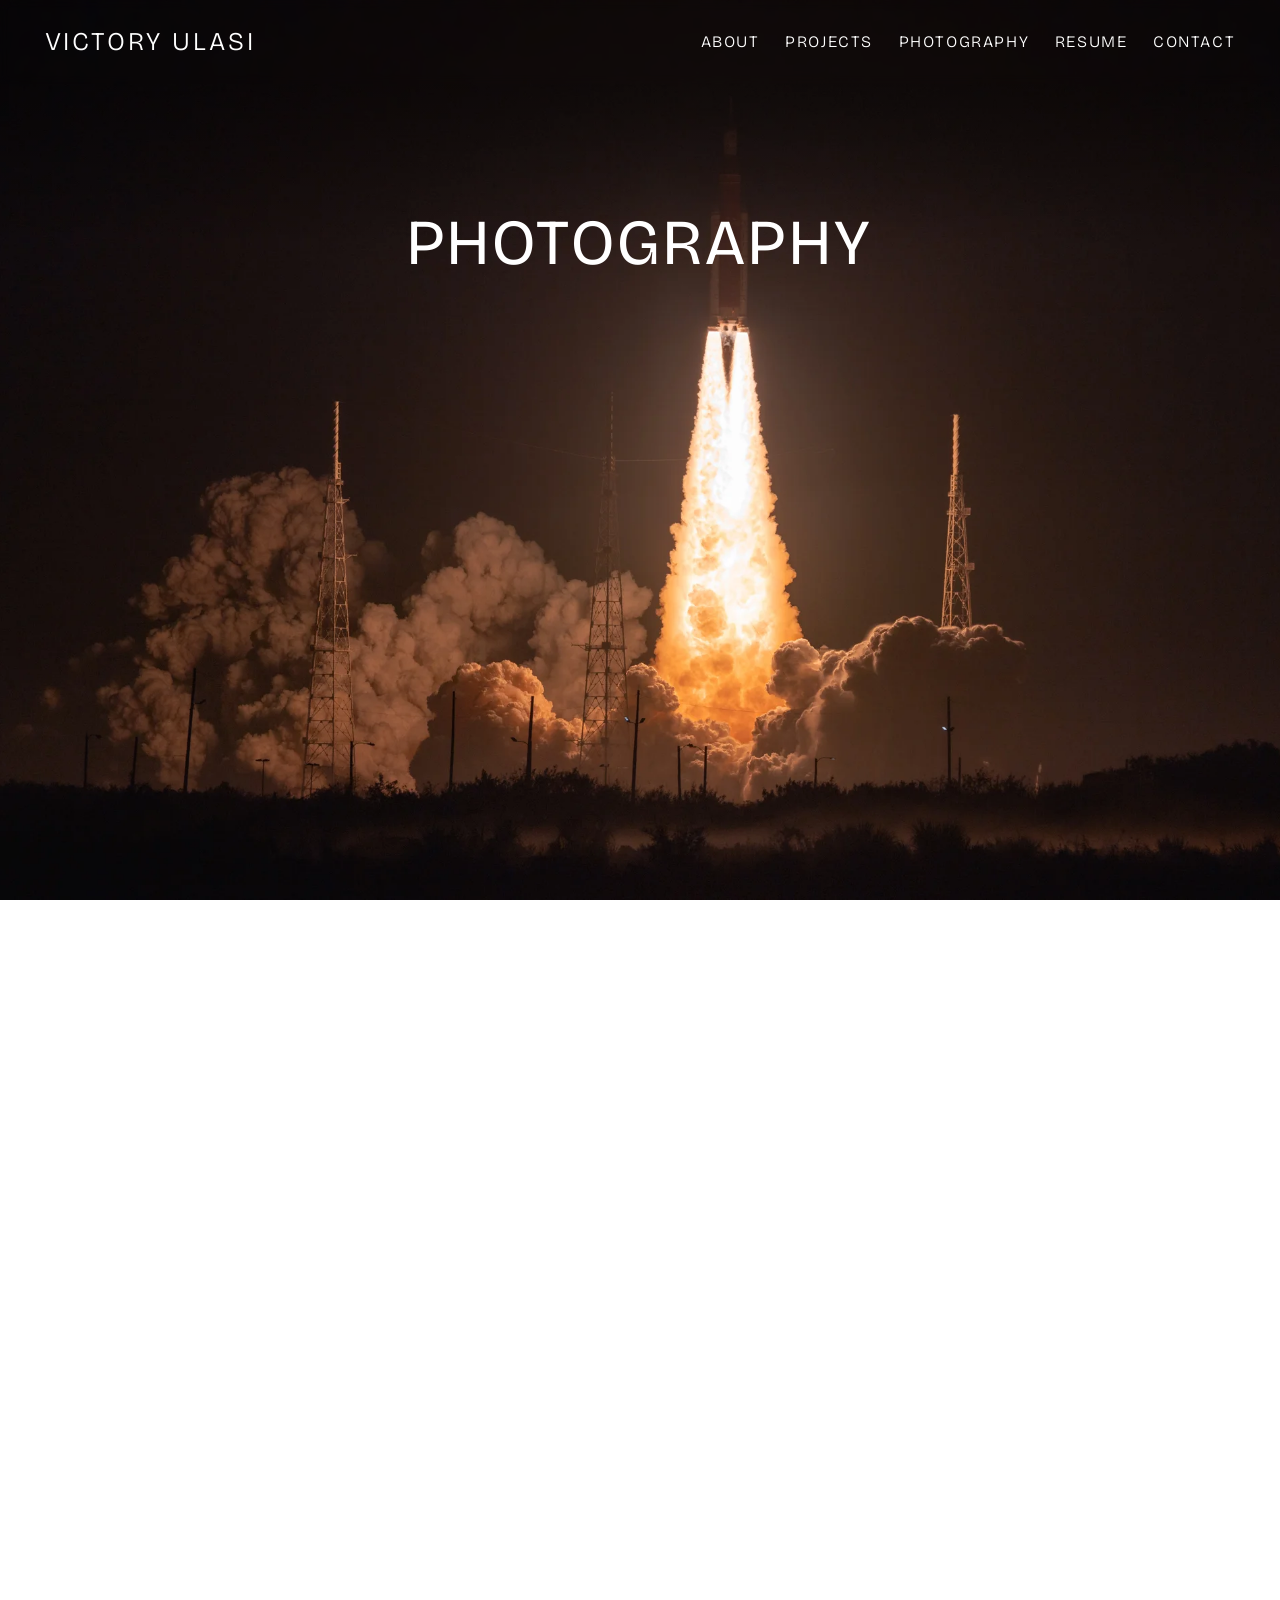
==== commit ec62e2b8: "Add favicon, meta/OG tags, robots.txt, and sitemap - Favicon (VU monogram) as ico + 16/32px PNGs + a" ====
--- a/photography.html
+++ b/photography.html
@@ -4,6 +4,30 @@
     <meta charset="UTF-8" />
     <meta name="viewport" content="width=device-width, initial-scale=1.0" />
     <title>Photography | Victory Ulasi</title>
+    <meta
+      name="description"
+      content="A photo gallery by Victory Ulasi — wildlife, aviation, campus, and street shots from a DSLR."
+    />
+    <link rel="canonical" href="https://victoryulasi.com/photography.html" />
+
+    <!-- Open Graph / social preview -->
+    <meta property="og:type" content="website" />
+    <meta property="og:url" content="https://victoryulasi.com/photography.html" />
+    <meta property="og:title" content="Photography | Victory Ulasi" />
+    <meta
+      property="og:description"
+      content="A photo gallery by Victory Ulasi — wildlife, aviation, campus, and street shots from a DSLR."
+    />
+    <meta property="og:image" content="https://victoryulasi.com/images/photography/og-image.jpg" />
+    <meta property="og:image:width" content="1200" />
+    <meta property="og:image:height" content="630" />
+    <meta name="twitter:card" content="summary_large_image" />
+
+    <!-- Favicon -->
+    <link rel="icon" type="image/x-icon" href="favicon.ico" />
+    <link rel="icon" type="image/png" sizes="32x32" href="favicon-32x32.png" />
+    <link rel="icon" type="image/png" sizes="16x16" href="favicon-16x16.png" />
+    <link rel="apple-touch-icon" href="apple-touch-icon.png" />
 
     <!-- Styles -->
     <link rel="stylesheet" href="styles/general.css" />
@@ -34,7 +58,7 @@
         <li class="hideonmobile"><a href="index.html#project-sect">Projects</a></li>
         <li class="hideonmobile"><a href="photography.html">Photography</a></li>
         <li class="hideonmobile">
-          <a href="files/Victory Ulasi Resume.pdf" target="_blank">Resume</a>
+          <a href="files/Victory_Ulasi_Resume_ATS.pdf" target="_blank">Resume</a>
         </li>
         <li class="hideonmobile"><a href="index.html#contact-sect">Contact</a></li>
         <li onclick="showSidebar()" class="menu-icon">
@@ -56,7 +80,7 @@
         <li><a onclick="hideSidebar()" href="index.html#project-sect">Projects</a></li>
         <li><a onclick="hideSidebar()" href="photography.html">Photography</a></li>
         <li>
-          <a onclick="hideSidebar()" href="files/Victory Ulasi Resume.pdf" target="_blank">Resume</a>
+          <a onclick="hideSidebar()" href="files/Victory_Ulasi_Resume_ATS.pdf" target="_blank">Resume</a>
         </li>
         <li><a onclick="hideSidebar()" href="index.html#contact-sect">Contact</a></li>
       </ul>
@@ -97,7 +121,7 @@
         <a href="index.html#about-sect" class="fab-link">About</a>
         <a href="index.html#project-sect" class="fab-link">Projects</a>
         <span class="fab-link fab-current">Photography</span>
-        <a href="files/Victory Ulasi Resume.pdf" target="_blank" class="fab-link">Resume</a>
+        <a href="files/Victory_Ulasi_Resume_ATS.pdf" target="_blank" class="fab-link">Resume</a>
         <a href="index.html#contact-sect" class="fab-link">Contact</a>
       </div>
       <button class="photo-fab" id="photo-fab" onclick="toggleFabMenu()">
--- a/styles/general.css
+++ b/styles/general.css
@@ -86,6 +86,17 @@
   }
 }
 
+@keyframes slideInRight {
+  from {
+    opacity: 0;
+    transform: translateX(40px);
+  }
+  to {
+    opacity: 0.75;
+    transform: translateX(0);
+  }
+}
+
 .hero-taglines {
   display: flex;
   flex-direction: column;
@@ -112,6 +123,60 @@
 .hero-taglines.animate span:nth-child(2) { animation-delay: 0.55s; }
 .hero-taglines.animate span:nth-child(3) { animation-delay: 0.8s; }
 
+/* Row pairing taglines (left) with social icons (right) */
+.hero-bottom {
+  display: flex;
+  flex-direction: row;
+  justify-content: space-between;
+  align-items: center;
+  gap: 1rem;
+}
+
+.hero-socials {
+  display: flex;
+  flex-direction: row;
+  align-items: center;
+  gap: clamp(1rem, 2.2vw, 1.75rem);
+  padding-right: 1vw;
+}
+
+.hero-socials a {
+  display: flex;
+  width: clamp(3.5rem, 7vw, 6rem);
+  height: clamp(3.5rem, 7vw, 6rem);
+  opacity: 0;
+  transition: opacity 0.3s ease, transform 0.3s ease;
+}
+
+/* Triggered by JS at the same time as the taglines */
+.hero-socials.animate a {
+  animation: slideInRight 0.6s ease forwards;
+}
+
+.hero-socials.animate a:nth-child(1) { animation-delay: 0.3s; }
+.hero-socials.animate a:nth-child(2) { animation-delay: 0.55s; }
+.hero-socials.animate a:nth-child(3) { animation-delay: 0.8s; }
+.hero-socials.animate a:nth-child(4) { animation-delay: 1.05s; }
+
+/* Triggered by JS once the entrance animation finishes — releases the
+   animation's forwards-filled transform so the hover transition below
+   can actually ease instead of being pinned by the animation */
+.hero-socials.settled a {
+  animation: none;
+  opacity: 0.75;
+}
+
+.hero-socials img {
+  width: 100%;
+  height: 100%;
+  object-fit: contain;
+}
+
+.hero-socials a:hover {
+  opacity: 1;
+  transform: scale(1.15);
+}
+
 @media (max-width: 800px) {
   .section-1 {
     height: 100vh;
@@ -122,6 +187,21 @@
     font-size: 21vw; /* large enough that VICTORY fills the line, ULASI wraps */
     text-align: left;
     line-height: 1;
+  }
+
+  .hero-bottom {
+    flex-direction: column;
+    align-items: flex-start;
+    gap: 1.25rem;
+  }
+
+  .hero-socials {
+    padding-right: 0;
+  }
+
+  .hero-socials a {
+    width: 2.75rem;
+    height: 2.75rem;
   }
 }
 
@@ -374,22 +454,30 @@
   align-items: center;
 }
 
-/* Two-column layout: form left, socials right */
 .contact-body {
   display: flex;
-  flex-direction: row;
-  gap: 4rem;
+  justify-content: center;
   width: 90%;
   max-width: 960px;
-  align-items: flex-start;
 }
 
 /* ─── Contact Form ─── */
 .contact-form {
+  width: 100%;
+  max-width: 640px;
+  display: flex;
+  flex-direction: column;
+  gap: 0.875rem;
+}
+
+.contact-form-row {
+  display: flex;
+  gap: 0.875rem;
+}
+
+.contact-form-row input {
   flex: 1;
-  display: flex;
-  flex-direction: column;
-  gap: 0.875rem;
+  min-width: 0;
 }
 
 .contact-form input,
@@ -421,11 +509,11 @@
 
 .contact-form textarea {
   resize: vertical;
-  min-height: 130px;
+  min-height: 200px;
 }
 
 .contact-form button[type="submit"] {
-  align-self: flex-start;
+  align-self: center;
   padding: 0.7rem 2rem;
   border: 1px solid rgba(255, 255, 255, 0.4);
   border-radius: 2rem;
@@ -461,49 +549,6 @@
 .form-status.success { color: rgba(110, 240, 160, 0.9); }
 .form-status.error   { color: rgba(255, 110, 110, 0.9); }
 
-/* ─── Contact Socials ─── */
-.contact-socials {
-  display: flex;
-  flex-direction: column;
-  gap: 1.25rem;
-  flex-shrink: 0;
-  width: clamp(200px, 30%, 300px);
-}
-
-.contact-item {
-  display: flex;
-  text-decoration: none;
-  color: white;
-  transition: transform 0.3s ease;
-}
-
-.contact-item:hover {
-  transform: scale(1.05);
-  transition-delay: 0s;
-}
-
-.contact-inner {
-  display: flex;
-  flex-direction: row;
-  align-items: center;
-  gap: 1rem;
-  width: 100%;
-}
-
-.contact-icon {
-  width: 3rem;
-  height: 3rem;
-  object-fit: contain;
-  flex-shrink: 0;
-}
-
-.contact-item span {
-  font-size: clamp(0.9rem, 1.5vw, 1.2rem);
-  font-weight: 200;
-  letter-spacing: 0.08em;
-  text-transform: uppercase;
-}
-
 /* ─── Typography ────────────────────────────────────────── */
 
 /* Section headings — scale with viewport, capped at 60pt */
@@ -561,16 +606,17 @@
     min-width: 90vw;
   }
 
-  /* Contact: stack form and socials vertically on mobile */
   .contact-body {
-    flex-direction: column;
-    gap: 2.5rem;
     width: 90%;
-    align-items: stretch;
   }
 
   .contact-form {
     width: 100%;
+    max-width: unset;
+  }
+
+  .contact-form-row {
+    flex-direction: column;
   }
 
   /* Full-width submit button on mobile */
@@ -578,32 +624,6 @@
     align-self: stretch;
     text-align: center;
   }
-
-  /* 2×2 grid for socials */
-  .contact-socials {
-    width: 100%;
-    display: grid;
-    grid-template-columns: 1fr 1fr;
-    gap: 1.25rem;
-  }
-
-  /* Center icon + label stacked in each grid cell */
-  .contact-item {
-    justify-content: center;
-  }
-
-  .contact-inner {
-    flex-direction: column;
-    align-items: center;
-    gap: 0.4rem;
-    text-align: center;
-  }
-
-  .contact-item span {
-    font-size: 0.75rem;
-    letter-spacing: 0.06em;
-  }
-
 }
 
 /* Full width sidebar on small phones — show site name again */
@@ -645,11 +665,6 @@
 }
 
 /* Re-declare hover transforms after reveal rules so they aren't overridden */
-.contact-item:hover {
-  transform: scale(1.05);
-  transition-delay: 0s;
-}
-
 .about-me:hover {
   transform: scale(1.05);
 }
--- a/styles/photography.css
+++ b/styles/photography.css
@@ -10,15 +10,26 @@
   margin-bottom: 3rem;
 }
 
-/* ─── Masonry Grid ───────────────────────────────────────── */
+/* ─── Masonry Grid ─────────────────────────────────────────
+   Built in JS as N column divs; items are handed out round-robin
+   (item 0 -> col 0, item 1 -> col 1, ...) so newer entries at the
+   front of the array flow left-to-right across the top instead of
+   stacking down a single column. */
 .photo-grid {
-  columns: 3 280px;
-  column-gap: 0.75rem;
+  display: flex;
+  flex-direction: row;
+  gap: 0.75rem;
+}
+
+.photo-grid-col {
+  display: flex;
+  flex-direction: column;
+  gap: 0.75rem;
+  flex: 1;
+  min-width: 0;
 }
 
 .photo-grid-item {
-  break-inside: avoid;
-  margin-bottom: 0.75rem;
   cursor: pointer;
   overflow: hidden;
   border-radius: 4px;
@@ -173,13 +184,9 @@
 
 /* ─── Responsive ─────────────────────────────────────────── */
 @media (max-width: 600px) {
-  .photo-grid {
-    columns: 2 140px;
-    column-gap: 0.5rem;
-  }
-
-  .photo-grid-item {
-    margin-bottom: 0.5rem;
+  .photo-grid,
+  .photo-grid-col {
+    gap: 0.5rem;
   }
 
   .lightbox-btn {
